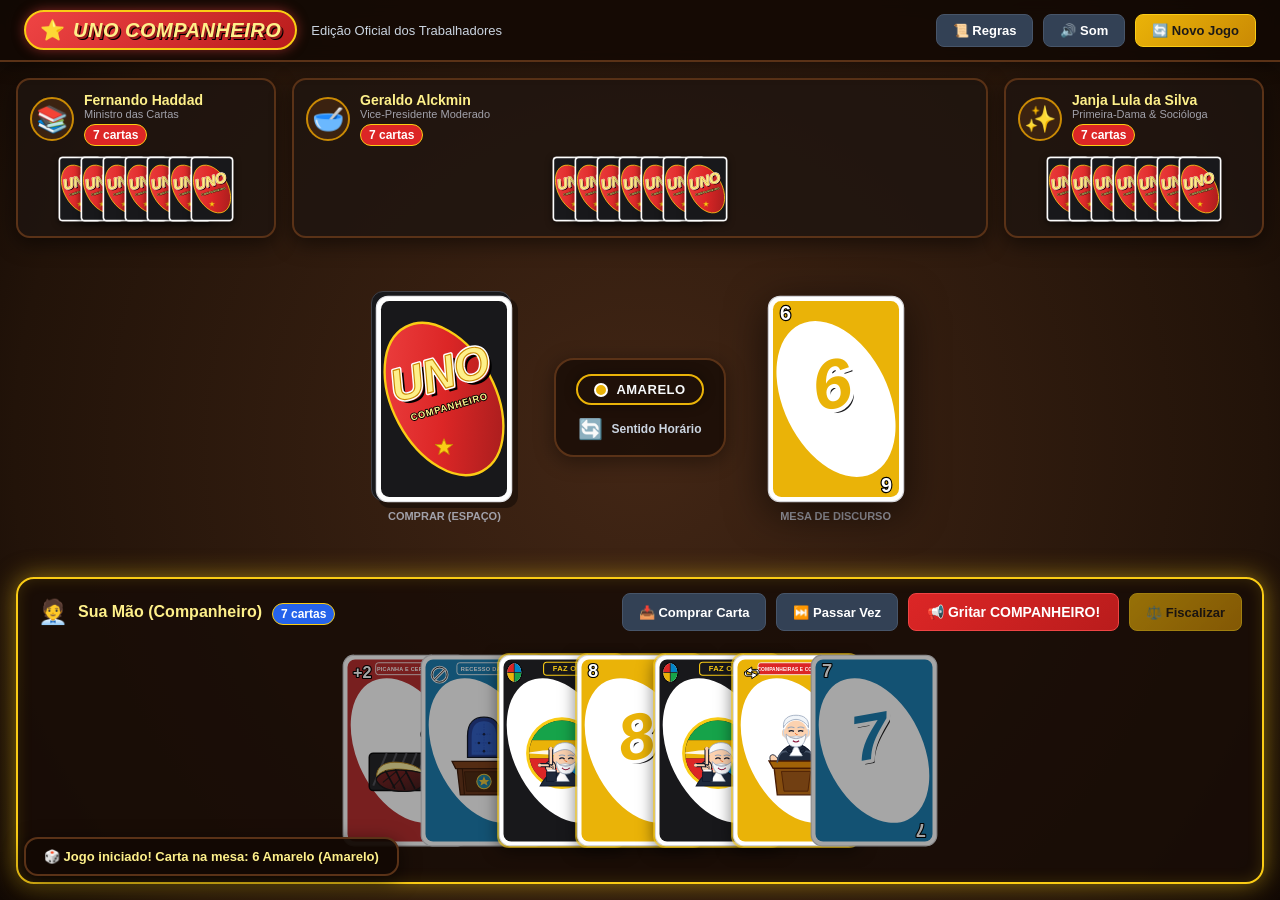
==== index.html @ 4b901666 "primeira versão funcional" ====
<!DOCTYPE html>
<html lang="pt-BR">
<head>
  <meta charset="UTF-8">
  <meta name="viewport" content="width=device-width, initial-scale=1.0">
  <title>UNO COMPANHEIRO - Edição Especial Lula</title>
  <link rel="stylesheet" href="css/style.css">
  <link rel="icon" href="data:image/svg+xml,<svg xmlns='http://www.w3.org/2000/svg' viewBox='0 0 100 100'><circle cx='50' cy='50' r='48' fill='%23dc2626'/><polygon points='50,15 61,38 86,38 66,54 73,78 50,64 27,78 34,54 14,38 39,38' fill='%23facc15'/></svg>">
</head>
<body>

  <!-- Top Navigation Bar -->
  <header class="game-header">
    <div class="brand-container">
      <div class="logo-badge">
        <span style="font-size: 20px;">⭐</span>
        <span class="logo-title">UNO COMPANHEIRO</span>
      </div>
      <div class="brand-subtitle">Edição Oficial dos Trabalhadores</div>
    </div>

    <div class="header-controls">
      <button id="btn-rules" class="btn" title="Ver regras e cartas especiais">📜 Regras</button>
      <button id="btn-mute" class="btn" title="Ligar / Desligar áudio">🔊 Som</button>
      <button id="btn-restart" class="btn btn-warning" title="Reiniciar partida">🔄 Novo Jogo</button>
    </div>
  </header>

  <!-- Main Game Arena -->
  <main class="table-viewport">
    
    <!-- Opponents Section (Top / Sides) -->
    <section class="opponents-row">
      
      <!-- Opponent 1: Fernando Haddad (Left) -->
      <div id="opponent-1" class="opponent-slot">
        <div class="speech-bubble">Ajustando as alíquotas do baralho!</div>
        <div class="opponent-header">
          <div class="avatar-badge">📚</div>
          <div class="opponent-info">
            <div class="opponent-name">Fernando Haddad</div>
            <div class="opponent-role">Ministro das Cartas</div>
            <div class="cards-badge">7 cartas</div>
          </div>
        </div>
        <div class="opponent-cards-fan"></div>
      </div>

      <!-- Opponent 2: Geraldo Alckmin (Top Center) -->
      <div id="opponent-2" class="opponent-slot">
        <div class="speech-bubble">Com calma e chuchu, a gente vence a mesa.</div>
        <div class="opponent-header">
          <div class="avatar-badge">🥣</div>
          <div class="opponent-info">
            <div class="opponent-name">Geraldo Alckmin</div>
            <div class="opponent-role">Vice-Presidente Moderado</div>
            <div class="cards-badge">7 cartas</div>
          </div>
        </div>
        <div class="opponent-cards-fan"></div>
      </div>

      <!-- Opponent 3: Janja (Right) -->
      <div id="opponent-3" class="opponent-slot">
        <div class="speech-bubble">Companheirismo e alegria em cada jogada!</div>
        <div class="opponent-header">
          <div class="avatar-badge">✨</div>
          <div class="opponent-info">
            <div class="opponent-name">Janja Lula da Silva</div>
            <div class="opponent-role">Primeira-Dama & Socióloga</div>
            <div class="cards-badge">7 cartas</div>
          </div>
        </div>
        <div class="opponent-cards-fan"></div>
      </div>

    </section>

    <!-- Center Board (Piles, Color, Direction) -->
    <section class="center-board">
      
      <!-- Draw Deck Pile -->
      <div id="deck-pile" class="deck-pile" title="Clique ou pressione ESPAÇO para comprar carta">
        <div class="pile-card-wrapper">
          <div class="stack-effect"></div>
          <div class="stack-layer-1"></div>
          <div class="top-deck-card"></div>
        </div>
        <span style="font-size: 11px; color: #a1a1aa; margin-top: 6px; font-weight: 600;">COMPRAR (ESPAÇO)</span>
      </div>

      <!-- Center Status: Active Color & Direction -->
      <div class="table-center-indicator">
        <div id="active-color-pill" class="active-color-pill" style="border: 2px solid #dc2626;">
          <span id="color-dot" class="color-dot" style="background-color: #dc2626;"></span>
          <span id="color-name-text">Vermelho</span>
        </div>

        <div class="direction-indicator">
          <span id="direction-arrows" class="direction-arrows">🔄</span>
          <span id="direction-text">Sentido Horário</span>
        </div>
      </div>

      <!-- Discard Pile (Top Card) -->
      <div class="discard-pile">
        <div id="discard-card" class="discard-card-wrapper">
          <!-- Rendered Discard Card SVG injected here -->
        </div>
        <span style="font-size: 11px; color: #a1a1aa; margin-top: 6px; font-weight: 600;">MESA DE DISCURSO</span>
      </div>

    </section>

    <!-- Human Player Hand (Bottom) -->
    <section id="user-hand-section" class="user-hand-section">
      <div class="hand-header">
        <div class="user-title">
          <span style="font-size: 24px;">🧑‍💼</span>
          <span>Sua Mão (Companheiro)</span>
          <span id="user-card-count" class="cards-badge" style="background: #2563eb;">7 cartas</span>
        </div>

        <div class="hand-actions-bar">
          <button id="btn-draw-card" class="btn" title="Comprar carta da pilha (Espaço)">📥 Comprar Carta</button>
          <button id="btn-pass-turn" class="btn" style="display: none;" title="Passar a vez se não puder jogar">⏭️ Passar Vez</button>
          <button id="btn-shout-companheiro" class="btn btn-primary btn-action" title="Gritar quando tiver apenas 1 carta restante! (Tecla C)">📢 Gritar COMPANHEIRO!</button>
          <button id="btn-challenge-uno" class="btn btn-warning" title="Pegar adversário que esqueceu de gritar Companheiro!">⚖️ Fiscalizar</button>
        </div>
      </div>

      <!-- Interactive Hand Cards Fan -->
      <div id="user-cards-container" class="cards-scroll-container">
        <!-- Human cards injected here -->
      </div>
    </section>

  </main>

  <!-- Notification Toast -->
  <div id="action-toast" class="action-log-toast" style="display: none;"></div>

  <!-- MODAL: Color Picker Wheel -->
  <div id="color-picker-modal" class="modal-backdrop">
    <div class="modal-card">
      <h2 class="modal-title">ESCOLHA A NOVA COR DA MESA</h2>
      <p class="modal-desc">Como companheiro que jogou um coringa, defina a nova cor que governará as próximas rodadas:</p>
      
      <div class="color-picker-grid">
        <button class="color-choice-btn choice-red" data-color="red">🔴 Vermelho</button>
        <button class="color-choice-btn choice-blue" data-color="blue">🔵 Azul</button>
        <button class="color-choice-btn choice-yellow" data-color="yellow">🟡 Amarelo</button>
        <button class="color-choice-btn choice-green" data-color="green">🟢 Verde</button>
      </div>
    </div>
  </div>

  <!-- MODAL: FAZ O L! Quick-Time Event -->
  <div id="faz-o-l-modal" class="modal-backdrop faz-o-l-modal">
    <div class="modal-card" style="border: 3px solid #facc15;">
      <h2 class="modal-title" style="color: #fef08a; font-size: 28px;">🤟 FAZ O L! 🤟</h2>
      <p class="modal-desc" style="font-size: 15px; color: #fef08a;">
        Ação rápida! Todos os companheiros devem fazer o sinal do "L" com a mão!<br>
        <strong>O ÚLTIMO A FAZER COMPRA 2 CARTAS!</strong>
      </p>

      <div style="font-size: 18px; color: #ffffff; font-weight: 700; margin-bottom: 8px;">
        Tempo: <span id="faz-o-l-timer" style="color: #facc15; font-family: monospace; font-size: 24px;">0.000s</span>
      </div>

      <button id="btn-faz-o-l-action" class="faz-o-l-hero-btn">
        <span style="font-size: 42px;">🤟</span>
        <span>FAZ O L!</span>
        <span style="font-size: 11px; color: #ffffff; font-weight: normal; margin-top: 4px;">(ou tecla L)</span>
      </button>

      <div class="faz-o-l-ranking">
        <div style="font-weight: 700; font-size: 12px; color: #facc15; margin-bottom: 6px; text-transform: uppercase;">
          Tempo de Reação da Roda:
        </div>
        <div id="faz-o-l-ranking-list"></div>
      </div>
    </div>
  </div>

  <!-- MODAL: Sigilo Quebrado (Troca de Mão) -->
  <div id="sigilo-modal" class="modal-backdrop">
    <div class="modal-card" style="max-width: 680px;">
      <h2 class="modal-title">📂 SIGILO QUEBRADO</h2>
      <p class="modal-desc">
        Tudo transparente e às claras na mesa! Escolha um companheiro para espiar a mão completa e trocar todo o seu baralho com ele:
      </p>

      <div id="sigilo-targets-container" class="sigilo-targets-grid">
        <!-- Opponents choices injected here -->
      </div>

      <div style="text-align: left; margin: 14px 0 6px;">
        <span style="font-weight: 700; color: #fef08a; font-size: 13px;">Cartas Reveladas do Oponente:</span>
      </div>
      <div id="sigilo-spy-cards" class="spy-cards-preview">
        <!-- Face-up revealed cards -->
      </div>

      <div style="margin: 20px 0 10px;">
        <span style="font-weight: 700; color: #fef08a; font-size: 13px; display: block; margin-bottom: 8px;">
          Escolha a nova cor da mesa após a troca:
        </span>
        <div style="display: flex; justify-content: center; gap: 8px;">
          <button class="btn sigilo-color-btn" data-color="red" style="background: #dc2626; color: #fff; outline: 3px solid #fff;">Vermelho</button>
          <button class="btn sigilo-color-btn" data-color="blue" style="background: #0284c7; color: #fff;">Azul</button>
          <button class="btn sigilo-color-btn" data-color="yellow" style="background: #eab308; color: #1c1917;">Amarelo</button>
          <button class="btn sigilo-color-btn" data-color="green" style="background: #16a34a; color: #fff;">Verde</button>
        </div>
      </div>

      <button id="btn-confirm-sigilo" class="btn btn-warning btn-action" style="margin-top: 16px; width: 100%;">
        Confirmar Troca de Mão Agora!
      </button>
    </div>
  </div>

  <!-- MODAL: Regras do Jogo -->
  <div id="rules-modal" class="modal-backdrop">
    <div class="modal-card" style="max-width: 720px;">
      <h2 class="modal-title">REGRAS DO UNO COMPANHEIRO</h2>
      <p class="modal-desc">Regulamento oficial com as cartas personalizadas e efeitos:</p>
      
      <div id="rules-list-container" class="rules-scrollable">
        <!-- Rendered rules list injected here -->
      </div>

      <button class="btn btn-primary close-modal-btn" style="margin-top: 18px; width: 100%;">
        Entendido, Voltar à Mesa!
      </button>
    </div>
  </div>

  <!-- MODAL: Fim de Jogo (Vitória) -->
  <div id="win-modal" class="modal-backdrop">
    <div class="modal-card">
      <div id="win-avatar" style="font-size: 60px; margin-bottom: 12px;">🏆</div>
      <h2 id="win-title" class="modal-title">FIM DE JOGO!</h2>
      <p id="win-text" class="modal-desc" style="font-size: 16px;"></p>

      <button id="btn-play-again" class="btn btn-warning btn-action" style="width: 100%; margin-top: 10px;">
        Jogar Outra Partida!
      </button>
    </div>
  </div>

  <!-- Scripts -->
  <script src="js/cards.js"></script>
  <script src="js/audio.js"></script>
  <script src="js/game.js"></script>
  <script src="js/app.js"></script>
</body>
</html>
---- css/style.css ----
/* UNO COMPANHEIRO - Main Stylesheet */
:root {
  --pt-red: #dc2626;
  --pt-red-dark: #991b1b;
  --uno-yellow: #facc15;
  --uno-yellow-dark: #ca8a04;
  --brazil-green: #16a34a;
  --brazil-blue: #0284c7;
  --wood-bg-1: #3b2210;
  --wood-bg-2: #241407;
  --table-border: #522d14;
}

* {
  box-sizing: border-box;
  margin: 0;
  padding: 0;
  user-select: none;
}

body {
  font-family: 'Segoe UI', -apple-system, BlinkMacSystemFont, Roboto, sans-serif;
  background: radial-gradient(circle at center, #422615 0%, #221309 80%, #120904 100%);
  color: #f8fafc;
  min-height: 100vh;
  overflow-x: hidden;
  display: flex;
  flex-direction: column;
}

/* Header Navbar */
.game-header {
  background: rgba(18, 9, 4, 0.85);
  backdrop-filter: blur(8px);
  border-bottom: 2px solid #5a3217;
  padding: 10px 24px;
  display: flex;
  align-items: center;
  justify-content: space-between;
  box-shadow: 0 4px 16px rgba(0,0,0,0.4);
  z-index: 100;
}

.brand-container {
  display: flex;
  align-items: center;
  gap: 14px;
}

.logo-badge {
  background: linear-gradient(135deg, #ef4444, #b91c1c);
  padding: 6px 14px;
  border-radius: 20px;
  border: 2px solid #facc15;
  box-shadow: 0 0 12px rgba(239, 68, 68, 0.5);
  display: flex;
  align-items: center;
  gap: 8px;
}

.logo-title {
  font-family: 'Arial Black', Impact, sans-serif;
  font-size: 20px;
  font-weight: 900;
  font-style: italic;
  color: #fef08a;
  text-shadow: 2px 2px 0 #991b1b, 3px 3px 0 #000;
  letter-spacing: 0.5px;
}

.brand-subtitle {
  font-size: 13px;
  color: #cbd5e1;
  font-weight: 500;
}

.header-controls {
  display: flex;
  align-items: center;
  gap: 10px;
}

.btn {
  background: #334155;
  color: #ffffff;
  border: 1px solid #475569;
  padding: 8px 16px;
  border-radius: 8px;
  font-size: 13px;
  font-weight: 600;
  cursor: pointer;
  transition: all 0.2s ease;
  display: inline-flex;
  align-items: center;
  gap: 6px;
}

.btn:hover {
  background: #475569;
  transform: translateY(-1px);
}

.btn-primary {
  background: linear-gradient(135deg, #dc2626, #b91c1c);
  border-color: #ef4444;
}

.btn-primary:hover {
  background: linear-gradient(135deg, #ef4444, #dc2626);
  box-shadow: 0 0 12px rgba(220, 38, 38, 0.6);
}

.btn-warning {
  background: linear-gradient(135deg, #eab308, #ca8a04);
  color: #1c1917;
  border-color: #facc15;
}

.btn-warning:hover {
  background: linear-gradient(135deg, #facc15, #eab308);
  box-shadow: 0 0 12px rgba(234, 179, 8, 0.6);
}

.btn-action {
  font-size: 14px;
  padding: 10px 18px;
  font-weight: 700;
}

/* Main Table Board */
.table-viewport {
  flex: 1;
  position: relative;
  display: flex;
  flex-direction: column;
  justify-content: space-between;
  padding: 16px;
  max-width: 1440px;
  margin: 0 auto;
  width: 100%;
}

/* Opponents Area */
.opponents-row {
  display: grid;
  grid-template-columns: 260px 1fr 260px;
  gap: 16px;
  align-items: start;
}

.opponent-slot {
  background: rgba(30, 20, 15, 0.8);
  border: 2px solid #5a3217;
  border-radius: 14px;
  padding: 12px;
  box-shadow: 0 6px 20px rgba(0,0,0,0.5);
  transition: all 0.3s cubic-bezier(0.4, 0, 0.2, 1);
  position: relative;
}

.opponent-slot.active-turn {
  border-color: #facc15;
  box-shadow: 0 0 20px rgba(250, 204, 21, 0.6), inset 0 0 15px rgba(250, 204, 21, 0.2);
  transform: scale(1.02);
}

.opponent-header {
  display: flex;
  align-items: center;
  gap: 10px;
  margin-bottom: 8px;
}

.avatar-badge {
  font-size: 26px;
  background: #3b2210;
  width: 44px;
  height: 44px;
  border-radius: 50%;
  display: flex;
  align-items: center;
  justify-content: center;
  border: 2px solid #ca8a04;
}

.opponent-info {
  flex: 1;
}

.opponent-name {
  font-weight: 700;
  font-size: 14px;
  color: #fef08a;
}

.opponent-role {
  font-size: 11px;
  color: #a1a1aa;
}

.speech-bubble {
  position: absolute;
  top: -38px;
  left: 10px;
  background: #fef08a;
  color: #1c1917;
  padding: 6px 12px;
  border-radius: 12px;
  font-size: 11px;
  font-weight: 700;
  box-shadow: 0 4px 12px rgba(0,0,0,0.4);
  white-space: nowrap;
  opacity: 0;
  transform: translateY(6px);
  transition: all 0.3s ease;
  pointer-events: none;
  z-index: 50;
}

.speech-bubble.show {
  opacity: 1;
  transform: translateY(0);
}

.speech-bubble::after {
  content: '';
  position: absolute;
  bottom: -6px;
  left: 20px;
  border-width: 6px 6px 0;
  border-style: solid;
  border-color: #fef08a transparent;
  display: block;
  width: 0;
}

/* Card fans for opponents */
.opponent-cards-fan {
  display: flex;
  justify-content: center;
  align-items: center;
  height: 70px;
  position: relative;
  overflow: visible;
}

.mini-card-back {
  width: 44px;
  height: 66px;
  border-radius: 5px;
  margin-left: -22px;
  box-shadow: 0 2px 6px rgba(0,0,0,0.5);
  transition: transform 0.2s ease;
}

.mini-card-back:first-child {
  margin-left: 0;
}

.cards-badge {
  background: #dc2626;
  color: #ffffff;
  font-size: 12px;
  font-weight: 800;
  padding: 3px 8px;
  border-radius: 12px;
  border: 1px solid #facc15;
  display: inline-block;
  margin-top: 4px;
}

/* Center Table Area */
.center-board {
  display: flex;
  align-items: center;
  justify-content: center;
  gap: 40px;
  margin: 20px 0;
  position: relative;
  min-height: 240px;
}

.deck-pile, .discard-pile {
  display: flex;
  flex-direction: column;
  align-items: center;
  position: relative;
}

.pile-card-wrapper {
  position: relative;
  width: 140px;
  height: 210px;
  cursor: pointer;
  transition: transform 0.2s ease;
}

.deck-pile:hover .pile-card-wrapper {
  transform: translateY(-4px) scale(1.02);
}

.deck-pile .stack-effect {
  position: absolute;
  top: 4px;
  left: 4px;
  width: 100%;
  height: 100%;
  border-radius: 12px;
  background: #000;
  opacity: 0.4;
  z-index: -1;
}

.deck-pile .stack-layer-1 {
  position: absolute;
  top: -3px;
  left: -3px;
  width: 100%;
  height: 100%;
  border-radius: 12px;
  background: #18181b;
  border: 1px solid #3f3f46;
  z-index: 1;
}

.deck-pile .top-deck-card {
  position: relative;
  z-index: 2;
}

.discard-card-wrapper {
  position: relative;
  width: 140px;
  height: 210px;
  filter: drop-shadow(0 10px 20px rgba(0,0,0,0.6));
  animation: cardPlaySnap 0.3s cubic-bezier(0.175, 0.885, 0.32, 1.275);
}

@keyframes cardPlaySnap {
  0% { transform: scale(1.25) rotate(-15deg); opacity: 0.7; }
  100% { transform: scale(1) rotate(0deg); opacity: 1; }
}

/* Board Direction & Color Tracker */
.table-center-indicator {
  display: flex;
  flex-direction: column;
  align-items: center;
  gap: 12px;
  background: rgba(20, 10, 5, 0.75);
  padding: 14px 20px;
  border-radius: 20px;
  border: 2px solid #5a3217;
  box-shadow: 0 4px 20px rgba(0,0,0,0.4);
}

.active-color-pill {
  padding: 6px 16px;
  border-radius: 20px;
  font-weight: 800;
  font-size: 13px;
  letter-spacing: 0.5px;
  text-transform: uppercase;
  display: flex;
  align-items: center;
  gap: 8px;
  box-shadow: 0 0 12px rgba(0,0,0,0.4);
}

.color-dot {
  width: 14px;
  height: 14px;
  border-radius: 50%;
  border: 2px solid #ffffff;
}

.direction-indicator {
  display: flex;
  align-items: center;
  gap: 8px;
  font-size: 12px;
  color: #cbd5e1;
  font-weight: 600;
}

.direction-arrows {
  font-size: 20px;
  color: #facc15;
  display: inline-block;
  animation: rotatePulse 4s linear infinite;
}

.direction-arrows.reverse {
  animation: rotatePulseReverse 4s linear infinite;
}

@keyframes rotatePulse {
  0% { transform: rotate(0deg); }
  100% { transform: rotate(360deg); }
}

@keyframes rotatePulseReverse {
  0% { transform: rotate(360deg); }
  100% { transform: rotate(0deg); }
}

/* User Hand (Player 0) */
.user-hand-section {
  background: rgba(24, 12, 6, 0.85);
  border: 2px solid #5a3217;
  border-radius: 18px;
  padding: 14px 20px;
  box-shadow: 0 -4px 25px rgba(0,0,0,0.6);
  position: relative;
  z-index: 20;
}

.user-hand-section.active-turn {
  border-color: #facc15;
  box-shadow: 0 0 25px rgba(250, 204, 21, 0.5), inset 0 0 15px rgba(250, 204, 21, 0.15);
}

.hand-header {
  display: flex;
  justify-content: space-between;
  align-items: center;
  margin-bottom: 12px;
}

.user-title {
  display: flex;
  align-items: center;
  gap: 10px;
  font-weight: 700;
  font-size: 16px;
  color: #fef08a;
}

.hand-actions-bar {
  display: flex;
  gap: 10px;
}

.cards-scroll-container {
  display: flex;
  justify-content: center;
  align-items: flex-end;
  min-height: 220px;
  padding: 10px 20px 20px;
  overflow-x: auto;
  overflow-y: visible;
  scroll-behavior: smooth;
}

.player-card-item {
  width: 130px;
  height: 195px;
  margin-left: -55px;
  transition: all 0.25s cubic-bezier(0.34, 1.56, 0.64, 1);
  cursor: pointer;
  position: relative;
  transform-origin: bottom center;
  filter: drop-shadow(0 4px 8px rgba(0,0,0,0.5));
}

.player-card-item:first-child {
  margin-left: 0;
}

.player-card-item.playable {
  cursor: pointer;
}

.player-card-item.playable:hover {
  transform: translateY(-28px) scale(1.12);
  z-index: 50 !important;
  filter: drop-shadow(0 12px 24px rgba(250, 204, 21, 0.7));
}

.player-card-item.not-playable {
  filter: brightness(0.65) grayscale(25%);
  cursor: not-allowed;
}

.player-card-item.playable::after {
  content: '';
  position: absolute;
  top: 0;
  left: 0;
  right: 0;
  bottom: 0;
  border-radius: 12px;
  border: 2px solid #facc15;
  opacity: 0.6;
  pointer-events: none;
  animation: pulsePlayable 1.8s infinite;
}

@keyframes pulsePlayable {
  0% { opacity: 0.4; box-shadow: 0 0 4px #facc15; }
  50% { opacity: 0.9; box-shadow: 0 0 12px #facc15; }
  100% { opacity: 0.4; box-shadow: 0 0 4px #facc15; }
}

/* Modals & Popups */
.modal-backdrop {
  position: fixed;
  top: 0;
  left: 0;
  width: 100vw;
  height: 100vh;
  background: rgba(0, 0, 0, 0.85);
  backdrop-filter: blur(8px);
  display: flex;
  align-items: center;
  justify-content: center;
  z-index: 1000;
  opacity: 0;
  pointer-events: none;
  transition: opacity 0.25s ease;
}

.modal-backdrop.open {
  opacity: 1;
  pointer-events: auto;
}

.modal-card {
  background: #18181b;
  border: 2px solid #5a3217;
  border-radius: 20px;
  padding: 24px;
  max-width: 600px;
  width: 90%;
  box-shadow: 0 10px 40px rgba(0,0,0,0.8);
  transform: scale(0.92);
  transition: transform 0.25s cubic-bezier(0.34, 1.56, 0.64, 1);
  text-align: center;
}

.modal-backdrop.open .modal-card {
  transform: scale(1);
}

.modal-title {
  font-family: 'Arial Black', Impact, sans-serif;
  font-size: 24px;
  color: #fef08a;
  margin-bottom: 12px;
}

.modal-desc {
  font-size: 14px;
  color: #cbd5e1;
  margin-bottom: 24px;
  line-height: 1.5;
}

/* Color Wheel Picker */
.color-picker-grid {
  display: grid;
  grid-template-columns: 1fr 1fr;
  gap: 16px;
  max-width: 340px;
  margin: 0 auto 20px;
}

.color-choice-btn {
  height: 80px;
  border-radius: 14px;
  font-family: 'Arial Black', sans-serif;
  font-size: 16px;
  color: #ffffff;
  border: 3px solid #ffffff;
  cursor: pointer;
  transition: all 0.2s ease;
  display: flex;
  align-items: center;
  justify-content: center;
  box-shadow: 0 4px 12px rgba(0,0,0,0.4);
}

.color-choice-btn:hover {
  transform: scale(1.06);
  box-shadow: 0 0 20px rgba(255,255,255,0.6);
}

.choice-red { background: #dc2626; }
.choice-blue { background: #0284c7; }
.choice-green { background: #16a34a; }
.choice-yellow { background: #eab308; color: #1c1917; }

/* FAZ O L! Quick-Time Event Overlay */
.faz-o-l-modal {
  background: radial-gradient(circle, #991b1b 0%, #18181b 80%) !important;
  border-color: #facc15 !important;
}

.faz-o-l-hero-btn {
  background: linear-gradient(135deg, #ef4444, #dc2626);
  border: 6px solid #facc15;
  border-radius: 50%;
  width: 170px;
  height: 170px;
  margin: 20px auto;
  display: flex;
  flex-direction: column;
  align-items: center;
  justify-content: center;
  font-family: 'Arial Black', Impact, sans-serif;
  font-size: 22px;
  color: #fef08a;
  cursor: pointer;
  box-shadow: 0 0 40px rgba(239, 68, 68, 0.9);
  animation: heroPulse 0.8s infinite alternate;
}

@keyframes heroPulse {
  0% { transform: scale(1); box-shadow: 0 0 25px rgba(239, 68, 68, 0.8); }
  100% { transform: scale(1.1); box-shadow: 0 0 50px rgba(250, 204, 21, 1); }
}

.faz-o-l-ranking {
  margin-top: 18px;
  background: rgba(0,0,0,0.4);
  border-radius: 12px;
  padding: 12px;
  text-align: left;
}

.ranking-item {
  display: flex;
  justify-content: space-between;
  padding: 6px 10px;
  border-bottom: 1px solid rgba(255,255,255,0.1);
  font-size: 13px;
}

.ranking-item:last-child {
  border-bottom: none;
}

.ranking-item.slowest {
  color: #f87171;
  font-weight: 700;
  background: rgba(220, 38, 38, 0.2);
  border-radius: 6px;
}

/* Sigilo Quebrado Modal */
.sigilo-targets-grid {
  display: grid;
  grid-template-columns: repeat(auto-fit, minmax(160px, 1fr));
  gap: 14px;
  margin: 20px 0;
}

.sigilo-target-card {
  background: #27272a;
  border: 2px solid #52525b;
  border-radius: 12px;
  padding: 12px;
  cursor: pointer;
  transition: all 0.2s ease;
}

.sigilo-target-card:hover {
  border-color: #facc15;
  background: #3f3f46;
  transform: translateY(-2px);
}

.sigilo-target-card.selected {
  border-color: #facc15;
  background: rgba(234, 179, 8, 0.15);
  box-shadow: 0 0 15px rgba(234, 179, 8, 0.4);
}

.spy-cards-preview {
  display: flex;
  justify-content: center;
  gap: 6px;
  margin-top: 10px;
  max-height: 110px;
  overflow-x: auto;
  padding-bottom: 6px;
}

/* Rules Modal */
.rules-scrollable {
  max-height: 60vh;
  overflow-y: auto;
  text-align: left;
  padding-right: 12px;
}

.rule-card-item {
  display: flex;
  gap: 16px;
  background: #27272a;
  padding: 14px;
  border-radius: 12px;
  margin-bottom: 12px;
  border-left: 4px solid #dc2626;
}

.rule-card-img {
  width: 70px;
  height: 105px;
  flex-shrink: 0;
}

.rule-content h4 {
  color: #fef08a;
  margin-bottom: 4px;
  font-size: 15px;
}

.rule-content p {
  font-size: 13px;
  color: #cbd5e1;
  line-height: 1.4;
}

.rule-content .rule-quote {
  font-style: italic;
  color: #94a3b8;
  font-size: 12px;
  margin-top: 4px;
}

/* Action Log Drawer */
.action-log-toast {
  position: fixed;
  bottom: 24px;
  left: 24px;
  background: rgba(18, 9, 4, 0.95);
  border: 2px solid #5a3217;
  border-radius: 14px;
  padding: 10px 18px;
  font-size: 13px;
  font-weight: 600;
  color: #fef08a;
  box-shadow: 0 6px 20px rgba(0,0,0,0.6);
  z-index: 100;
  max-width: 380px;
  display: flex;
  align-items: center;
  gap: 10px;
  animation: slideToast 0.3s ease;
}

@keyframes slideToast {
  0% { transform: translateY(20px); opacity: 0; }
  100% { transform: translateY(0); opacity: 1; }
}

/* Responsive adjustments */
@media (max-width: 900px) {
  .opponents-row {
    grid-template-columns: 1fr;
    gap: 8px;
  }
  .player-card-item {
    width: 90px;
    height: 135px;
    margin-left: -40px;
  }
  .pile-card-wrapper, .discard-card-wrapper {
    width: 100px;
    height: 150px;
  }
}
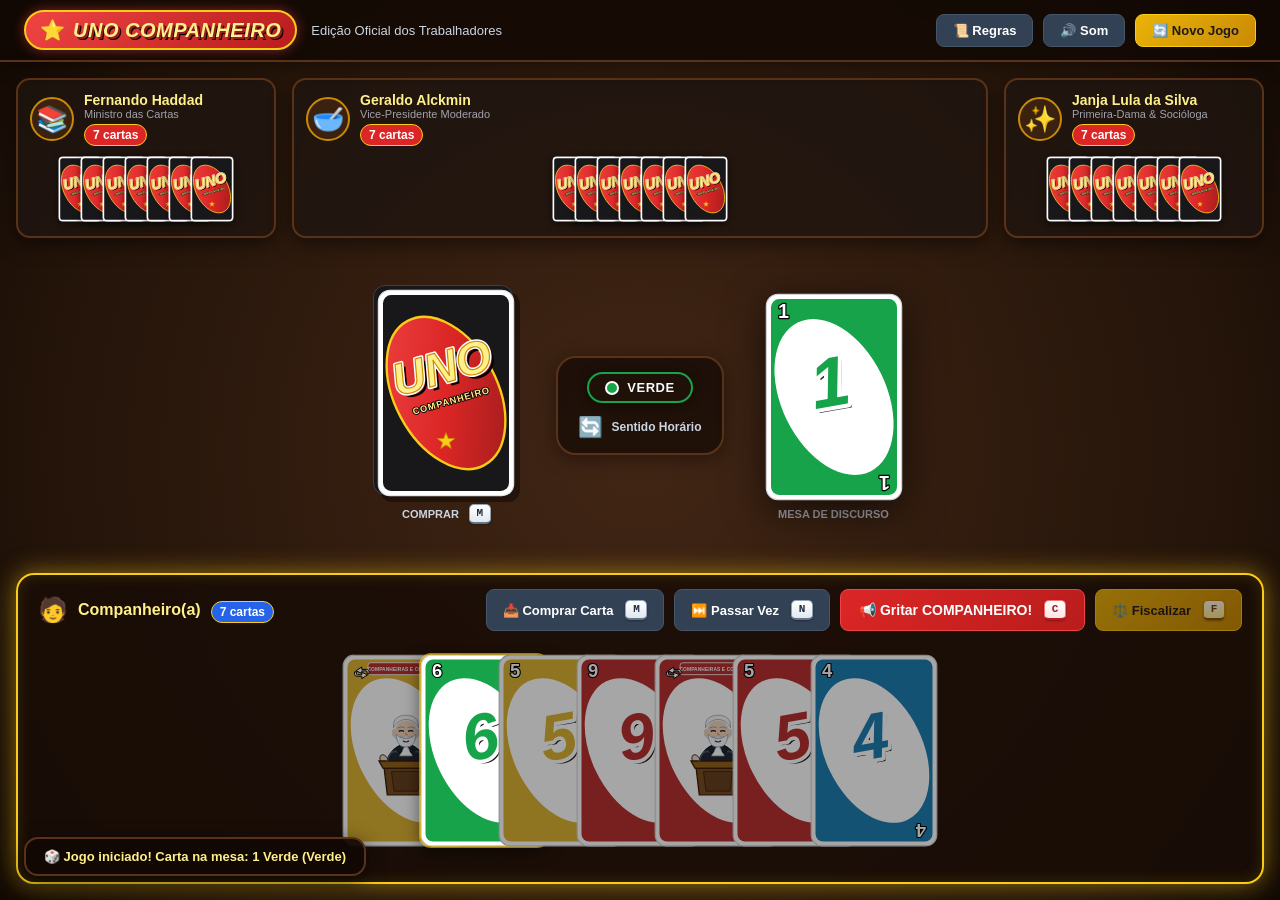
==== commit 2e8373bc: "Novos atalhos de teclado" ====
--- a/index.html
+++ b/index.html
@@ -86,7 +86,7 @@
           <div class="stack-layer-1"></div>
           <div class="top-deck-card"></div>
         </div>
-        <span style="font-size: 11px; color: #a1a1aa; margin-top: 6px; font-weight: 600;">COMPRAR (ESPAÇO)</span>
+        <span style="font-size: 11px; color: #cbd5e1; margin-top: 6px; font-weight: 600; display: inline-flex; align-items: center; justify-content: center; gap: 4px;">COMPRAR <kbd class="kbd-key">M</kbd></span>
       </div>
 
       <!-- Center Status: Active Color & Direction -->
@@ -116,16 +116,24 @@
     <section id="user-hand-section" class="user-hand-section">
       <div class="hand-header">
         <div class="user-title">
-          <span style="font-size: 24px;">🧑‍💼</span>
-          <span>Sua Mão (Companheiro)</span>
+          <span style="font-size: 24px;">🧑</span>
+          <span>Companheiro(a)</span>
           <span id="user-card-count" class="cards-badge" style="background: #2563eb;">7 cartas</span>
         </div>
 
         <div class="hand-actions-bar">
-          <button id="btn-draw-card" class="btn" title="Comprar carta da pilha (Espaço)">📥 Comprar Carta</button>
-          <button id="btn-pass-turn" class="btn" style="display: none;" title="Passar a vez se não puder jogar">⏭️ Passar Vez</button>
-          <button id="btn-shout-companheiro" class="btn btn-primary btn-action" title="Gritar quando tiver apenas 1 carta restante! (Tecla C)">📢 Gritar COMPANHEIRO!</button>
-          <button id="btn-challenge-uno" class="btn btn-warning" title="Pegar adversário que esqueceu de gritar Companheiro!">⚖️ Fiscalizar</button>
+          <button id="btn-draw-card" class="btn" title="Comprar carta da pilha (Tecla M)">
+            📥 Comprar Carta <kbd class="kbd-key">M</kbd>
+          </button>
+          <button id="btn-pass-turn" class="btn" style="display: none;" title="Passar a vez se não puder jogar (Tecla N)">
+            ⏭️ Passar Vez <kbd class="kbd-key">N</kbd>
+          </button>
+          <button id="btn-shout-companheiro" class="btn btn-primary btn-action" title="Gritar quando tiver apenas 1 carta restante! (Tecla C)">
+            📢 Gritar COMPANHEIRO! <kbd class="kbd-key">C</kbd>
+          </button>
+          <button id="btn-challenge-uno" class="btn btn-warning" title="Pegar adversário que esqueceu de gritar Companheiro! (Tecla F)">
+            ⚖️ Fiscalizar <kbd class="kbd-key">F</kbd>
+          </button>
         </div>
       </div>
 
@@ -169,9 +177,11 @@
       </div>
 
       <button id="btn-faz-o-l-action" class="faz-o-l-hero-btn">
-        <span style="font-size: 42px;">🤟</span>
+        <span style="font-size: 38px;">🤟</span>
         <span>FAZ O L!</span>
-        <span style="font-size: 11px; color: #ffffff; font-weight: normal; margin-top: 4px;">(ou tecla L)</span>
+        <span style="margin-top: 4px; display: inline-flex; align-items: center; gap: 4px; font-size: 11px; font-weight: normal; color: #ffffff;">
+          Aperte <kbd class="kbd-key" style="min-width: 26px; height: 22px; font-size: 12px; margin-left: 0;">L</kbd>
+        </span>
       </button>
 
       <div class="faz-o-l-ranking">
--- a/css/style.css
+++ b/css/style.css
@@ -125,6 +125,44 @@
   font-size: 14px;
   padding: 10px 18px;
   font-weight: 700;
+}
+
+/* Keyboard Keycap Badge (Rounded Rectangle Keycap) */
+.kbd-key {
+  display: inline-flex;
+  align-items: center;
+  justify-content: center;
+  min-width: 22px;
+  height: 20px;
+  padding: 0 6px;
+  margin-left: 6px;
+  font-family: 'Consolas', 'Menlo', 'Courier New', monospace;
+  font-size: 11px;
+  font-weight: 800;
+  line-height: 1;
+  color: #1e293b;
+  background: linear-gradient(180deg, #ffffff 0%, #e2e8f0 100%);
+  border: 1px solid #94a3b8;
+  border-bottom: 2px solid #64748b;
+  border-radius: 5px;
+  box-shadow: 0 1px 2px rgba(0, 0, 0, 0.35);
+  text-shadow: none;
+  vertical-align: middle;
+  user-select: none;
+}
+
+.btn-warning .kbd-key {
+  background: linear-gradient(180deg, #ffffff 0%, #fef08a 100%);
+  border-color: #ca8a04;
+  border-bottom-color: #854d0e;
+  color: #713f12;
+}
+
+.btn-primary .kbd-key {
+  background: linear-gradient(180deg, #ffffff 0%, #fee2e2 100%);
+  border-color: #f87171;
+  border-bottom-color: #b91c1c;
+  color: #991b1b;
 }
 
 /* Main Table Board */
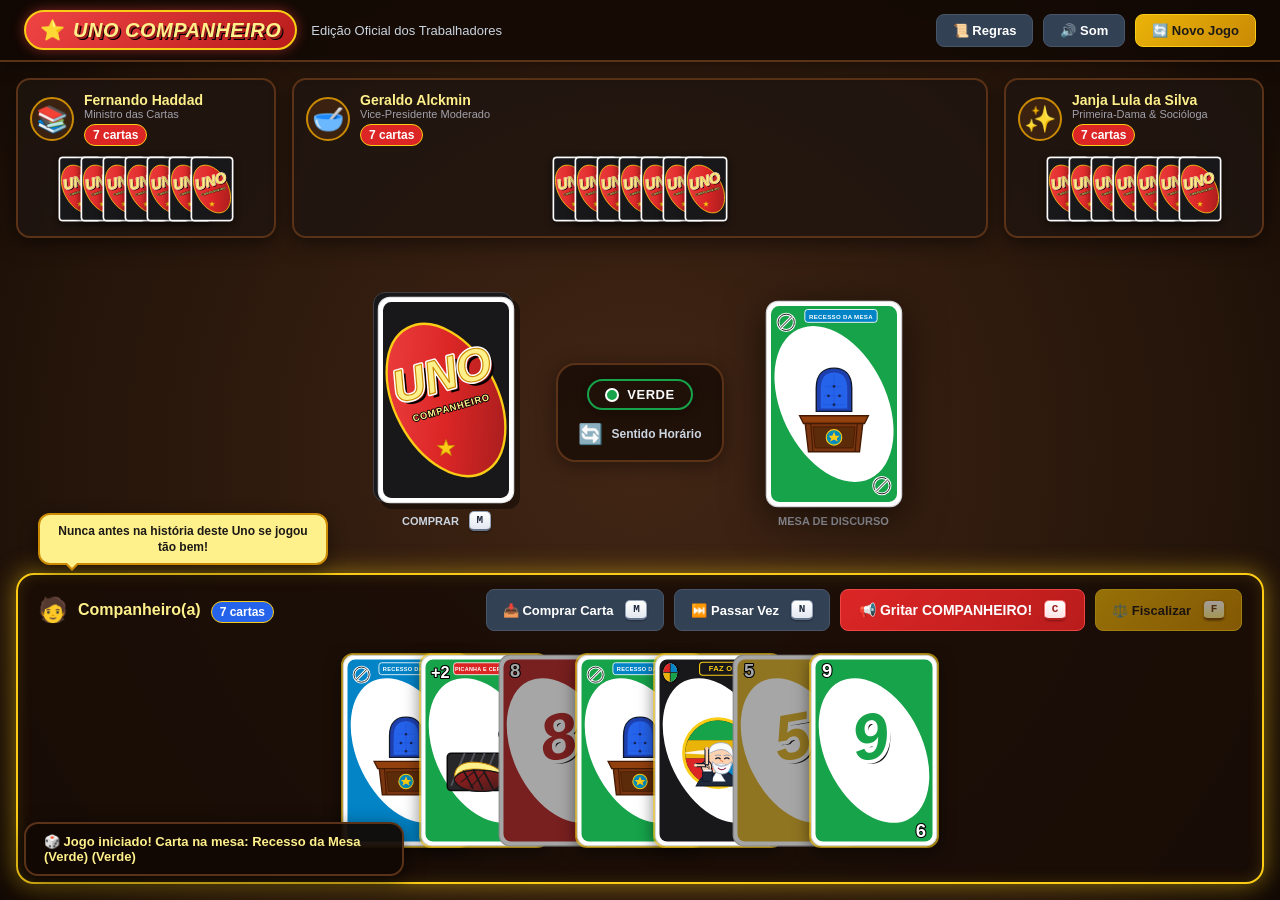
==== commit 153a0fa3: "novos balões de fala" ====
--- a/index.html
+++ b/index.html
@@ -114,6 +114,7 @@
 
     <!-- Human Player Hand (Bottom) -->
     <section id="user-hand-section" class="user-hand-section">
+      <div id="user-speech-bubble" class="speech-bubble user-speech-bubble">A esperança venceu o medo!</div>
       <div class="hand-header">
         <div class="user-title">
           <span style="font-size: 24px;">🧑</span>
--- a/css/style.css
+++ b/css/style.css
@@ -238,38 +238,194 @@
 
 .speech-bubble {
   position: absolute;
-  top: -38px;
-  left: 10px;
+  top: calc(100% + 6px);
   background: #fef08a;
   color: #1c1917;
-  padding: 6px 12px;
+  padding: 8px 14px;
   border-radius: 12px;
-  font-size: 11px;
+  border: 2px solid #ca8a04;
+  font-size: 12px;
   font-weight: 700;
-  box-shadow: 0 4px 12px rgba(0,0,0,0.4);
-  white-space: nowrap;
+  box-shadow: 0 6px 18px rgba(0, 0, 0, 0.45);
+  max-width: 260px;
+  white-space: normal;
+  text-align: center;
+  line-height: 1.35;
   opacity: 0;
-  transform: translateY(6px);
-  transition: all 0.3s ease;
   pointer-events: none;
-  z-index: 50;
-}
-
-.speech-bubble.show {
+  z-index: 80;
+  transition: opacity 0.3s cubic-bezier(0.4, 0, 0.2, 1), transform 0.3s cubic-bezier(0.4, 0, 0.2, 1);
+}
+
+/* Opponent 1 (Haddad - Left) */
+#opponent-1 .speech-bubble {
+  left: 14px;
+  transform: translateY(-6px);
+}
+
+#opponent-1 .speech-bubble.show {
   opacity: 1;
   transform: translateY(0);
 }
 
-.speech-bubble::after {
+#opponent-1 .speech-bubble::after {
   content: '';
   position: absolute;
-  bottom: -6px;
-  left: 20px;
-  border-width: 6px 6px 0;
+  top: -8px;
+  left: 22px;
+  border-width: 0 8px 8px;
   border-style: solid;
-  border-color: #fef08a transparent;
+  border-color: transparent transparent #ca8a04;
   display: block;
   width: 0;
+}
+
+#opponent-1 .speech-bubble::before {
+  content: '';
+  position: absolute;
+  top: -5px;
+  left: 23px;
+  border-width: 0 7px 7px;
+  border-style: solid;
+  border-color: transparent transparent #fef08a;
+  display: block;
+  width: 0;
+  z-index: 1;
+}
+
+/* Opponent 2 (Alckmin - Center) */
+#opponent-2 .speech-bubble {
+  left: 50%;
+  transform: translateX(-50%) translateY(-6px);
+}
+
+#opponent-2 .speech-bubble.show {
+  opacity: 1;
+  transform: translateX(-50%) translateY(0);
+}
+
+#opponent-2 .speech-bubble::after {
+  content: '';
+  position: absolute;
+  top: -8px;
+  left: 50%;
+  transform: translateX(-50%);
+  border-width: 0 8px 8px;
+  border-style: solid;
+  border-color: transparent transparent #ca8a04;
+  display: block;
+  width: 0;
+}
+
+#opponent-2 .speech-bubble::before {
+  content: '';
+  position: absolute;
+  top: -5px;
+  left: 50%;
+  transform: translateX(-50%);
+  border-width: 0 7px 7px;
+  border-style: solid;
+  border-color: transparent transparent #fef08a;
+  display: block;
+  width: 0;
+  z-index: 1;
+}
+
+/* Opponent 3 (Janja - Right) */
+#opponent-3 .speech-bubble {
+  right: 14px;
+  left: auto;
+  transform: translateY(-6px);
+}
+
+#opponent-3 .speech-bubble.show {
+  opacity: 1;
+  transform: translateY(0);
+}
+
+#opponent-3 .speech-bubble::after {
+  content: '';
+  position: absolute;
+  top: -8px;
+  right: 22px;
+  left: auto;
+  border-width: 0 8px 8px;
+  border-style: solid;
+  border-color: transparent transparent #ca8a04;
+  display: block;
+  width: 0;
+}
+
+#opponent-3 .speech-bubble::before {
+  content: '';
+  position: absolute;
+  top: -5px;
+  right: 23px;
+  left: auto;
+  border-width: 0 7px 7px;
+  border-style: solid;
+  border-color: transparent transparent #fef08a;
+  display: block;
+  width: 0;
+  z-index: 1;
+}
+
+/* User Speech Bubble (Companheiro/a - Bottom Section) */
+#user-hand-section .user-speech-bubble {
+  position: absolute;
+  bottom: calc(100% + 10px);
+  top: auto;
+  left: 20px;
+  background: #fef08a;
+  color: #1c1917;
+  padding: 8px 14px;
+  border-radius: 12px;
+  border: 2px solid #ca8a04;
+  font-size: 12px;
+  font-weight: 700;
+  box-shadow: 0 6px 18px rgba(0, 0, 0, 0.45);
+  max-width: 290px;
+  white-space: normal;
+  text-align: center;
+  line-height: 1.35;
+  opacity: 0;
+  pointer-events: none;
+  z-index: 80;
+  transform: translateY(6px);
+  transition: opacity 0.3s cubic-bezier(0.4, 0, 0.2, 1), transform 0.3s cubic-bezier(0.4, 0, 0.2, 1);
+}
+
+#user-hand-section .user-speech-bubble.show {
+  opacity: 1;
+  transform: translateY(0);
+}
+
+/* Pointer arrow pointing DOWN to the user header */
+#user-hand-section .user-speech-bubble::after {
+  content: '';
+  position: absolute;
+  bottom: -8px;
+  top: auto;
+  left: 24px;
+  border-width: 8px 8px 0;
+  border-style: solid;
+  border-color: #ca8a04 transparent transparent;
+  display: block;
+  width: 0;
+}
+
+#user-hand-section .user-speech-bubble::before {
+  content: '';
+  position: absolute;
+  bottom: -5px;
+  top: auto;
+  left: 25px;
+  border-width: 7px 7px 0;
+  border-style: solid;
+  border-color: #fef08a transparent transparent;
+  display: block;
+  width: 0;
+  z-index: 1;
 }
 
 /* Card fans for opponents */
@@ -313,7 +469,7 @@
   align-items: center;
   justify-content: center;
   gap: 40px;
-  margin: 20px 0;
+  margin: 34px 0 20px;
   position: relative;
   min-height: 240px;
 }
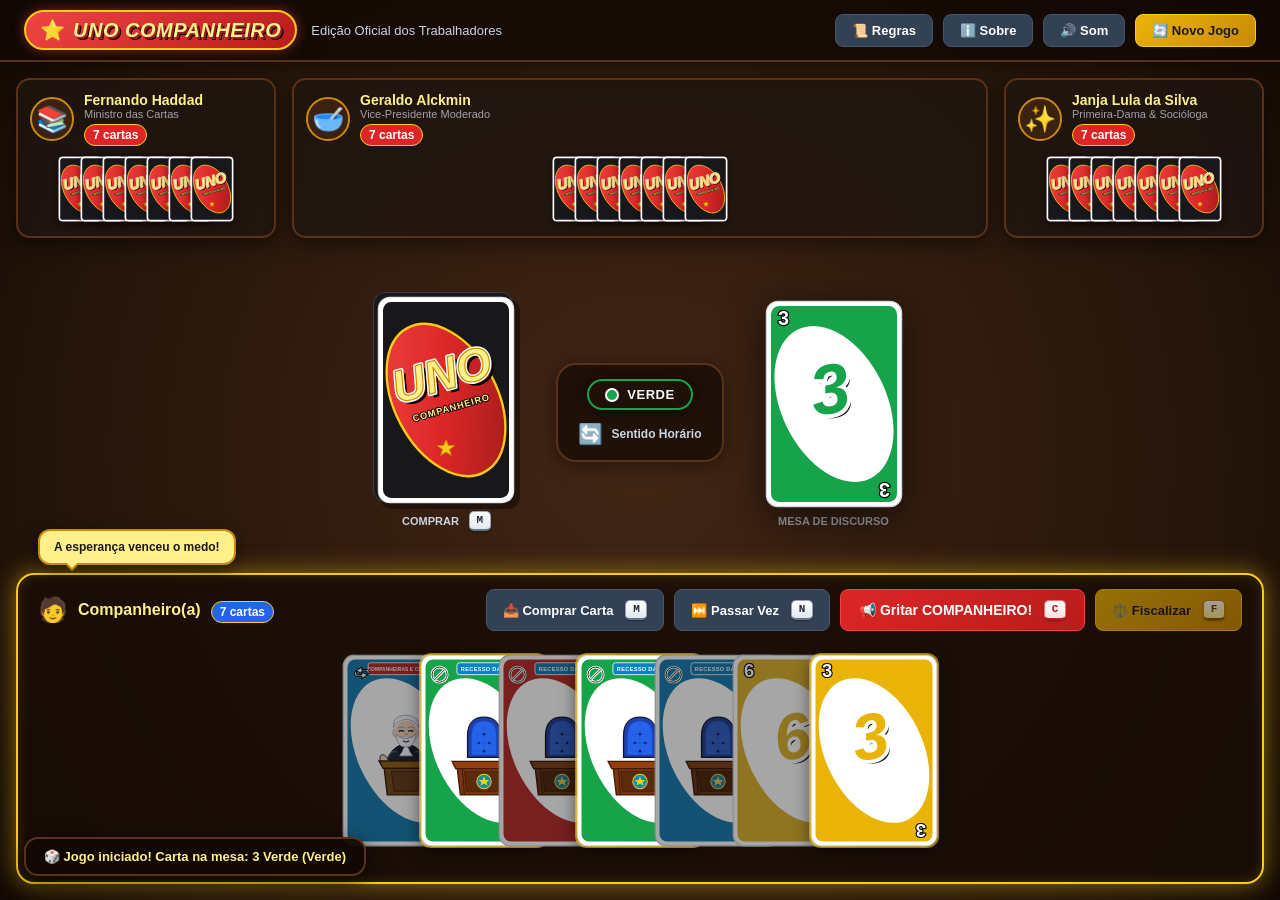
==== commit 6a8392cf: "adiciona sessão "Sobre"" ====
--- a/index.html
+++ b/index.html
@@ -21,6 +21,7 @@
 
     <div class="header-controls">
       <button id="btn-rules" class="btn" title="Ver regras e cartas especiais">📜 Regras</button>
+      <button id="btn-about" class="btn" title="Sobre o projeto">ℹ️ Sobre</button>
       <button id="btn-mute" class="btn" title="Ligar / Desligar áudio">🔊 Som</button>
       <button id="btn-restart" class="btn btn-warning" title="Reiniciar partida">🔄 Novo Jogo</button>
     </div>
@@ -247,6 +248,36 @@
     </div>
   </div>
 
+  <!-- MODAL: Sobre o Projeto -->
+  <div id="about-modal" class="modal-backdrop">
+    <div class="modal-card" style="max-width: 540px;">
+      <div style="font-size: 46px; margin-bottom: 8px;">🎴</div>
+      <h2 class="modal-title" style="margin-bottom: 4px;">UNO COMPANHEIRO</h2>
+      <div style="font-size: 13px; color: #fef08a; font-weight: 700; margin-bottom: 16px; text-transform: uppercase; letter-spacing: 1px;">
+        Edição Especial Lula
+      </div>
+
+      <p class="modal-desc" style="font-size: 14.5px; line-height: 1.6; margin-bottom: 20px;">
+        Uma versão web jogável, interativa e bem-humorada do UNO inspirada no Presidente Lula e na política brasileira contemporânea, com design fiel ao baralho físico e todas as cartas e regras personalizadas implementadas!
+      </p>
+
+      <div style="background: rgba(0, 0, 0, 0.45); border: 1px solid #5a3217; border-radius: 12px; padding: 16px; margin-bottom: 22px; font-size: 13.5px; line-height: 1.7; color: #e2e8f0; text-align: left;">
+        <div style="margin-bottom: 8px; display: flex; align-items: center; gap: 8px;">
+          <span style="font-size: 18px;">🤖</span>
+          <span><strong>Desenvolvido com o auxílio do Gemini 3.8</strong> (Google DeepMind)</span>
+        </div>
+        <div style="display: flex; align-items: center; gap: 8px;">
+          <span style="font-size: 18px;">💡</span>
+          <span><strong>Idealizado por</strong> <a href="https://lucianosb.com.br" target="_blank" rel="noopener noreferrer" style="color: #facc15; font-weight: 700; text-decoration: underline;">@lucianosb</a></span>
+        </div>
+      </div>
+
+      <button class="btn btn-primary close-modal-btn" style="width: 100%;">
+        Fechar
+      </button>
+    </div>
+  </div>
+
   <!-- MODAL: Fim de Jogo (Vitória) -->
   <div id="win-modal" class="modal-backdrop">
     <div class="modal-card">
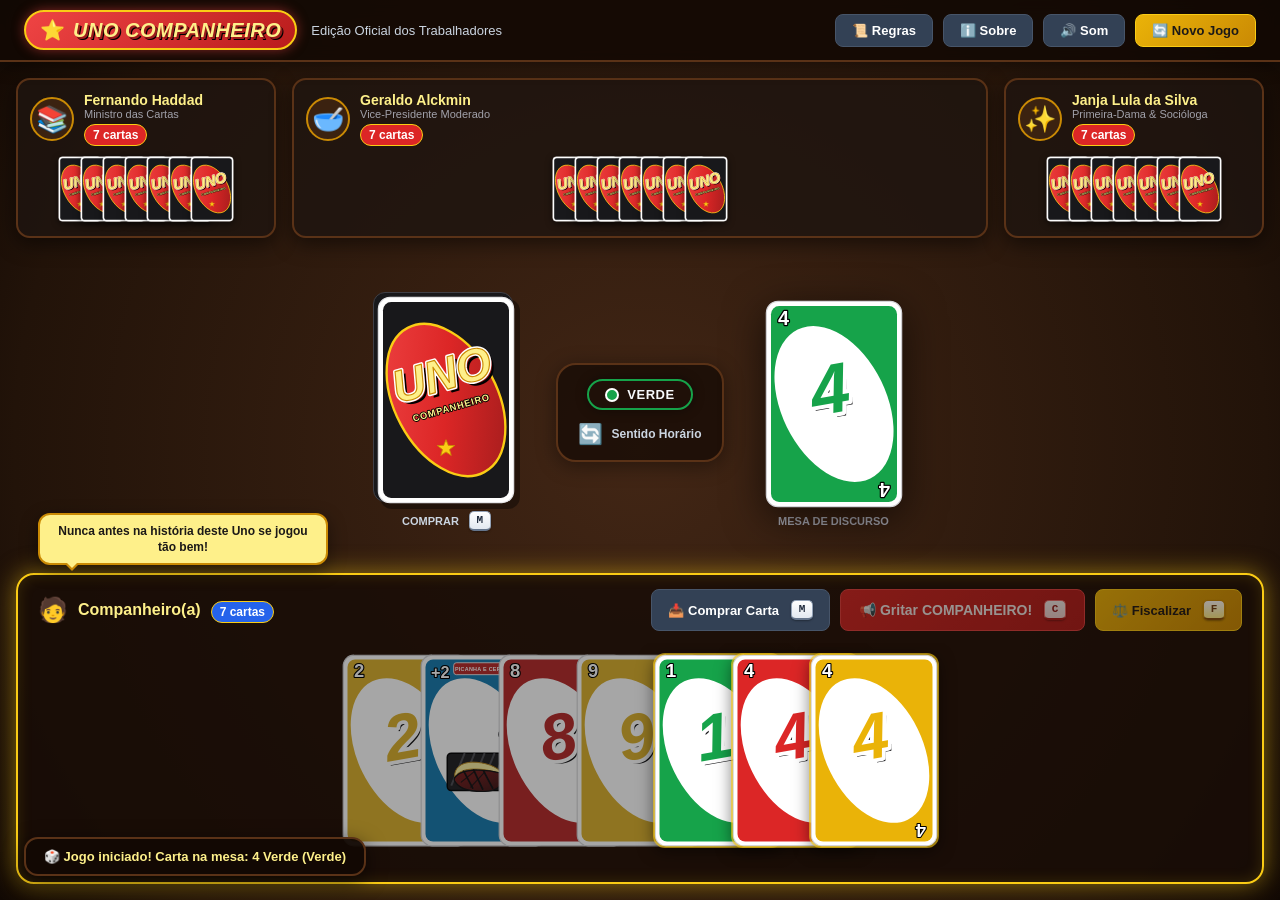
==== commit c5bdd6ee: "ajuste das regras e add versão mobile" ====
--- a/index.html
+++ b/index.html
@@ -124,10 +124,10 @@
         </div>
 
         <div class="hand-actions-bar">
-          <button id="btn-draw-card" class="btn" title="Comprar carta da pilha (Tecla M)">
+          <button id="btn-draw-card" class="btn" title="Comprar até 1 carta por turno (Tecla M)">
             📥 Comprar Carta <kbd class="kbd-key">M</kbd>
           </button>
-          <button id="btn-pass-turn" class="btn" style="display: none;" title="Passar a vez se não puder jogar (Tecla N)">
+          <button id="btn-pass-turn" class="btn" style="display: none;" title="Passar a vez somente se não houver carta jogável (Tecla N)">
             ⏭️ Passar Vez <kbd class="kbd-key">N</kbd>
           </button>
           <button id="btn-shout-companheiro" class="btn btn-primary btn-action" title="Gritar quando tiver apenas 1 carta restante! (Tecla C)">
--- a/css/style.css
+++ b/css/style.css
@@ -493,6 +493,17 @@
   transform: translateY(-4px) scale(1.02);
 }
 
+.deck-pile.disabled {
+  cursor: default;
+  opacity: 0.55;
+  pointer-events: none;
+}
+
+.btn:disabled {
+  cursor: not-allowed;
+  opacity: 0.55;
+}
+
 .deck-pile .stack-effect {
   position: absolute;
   top: 4px;
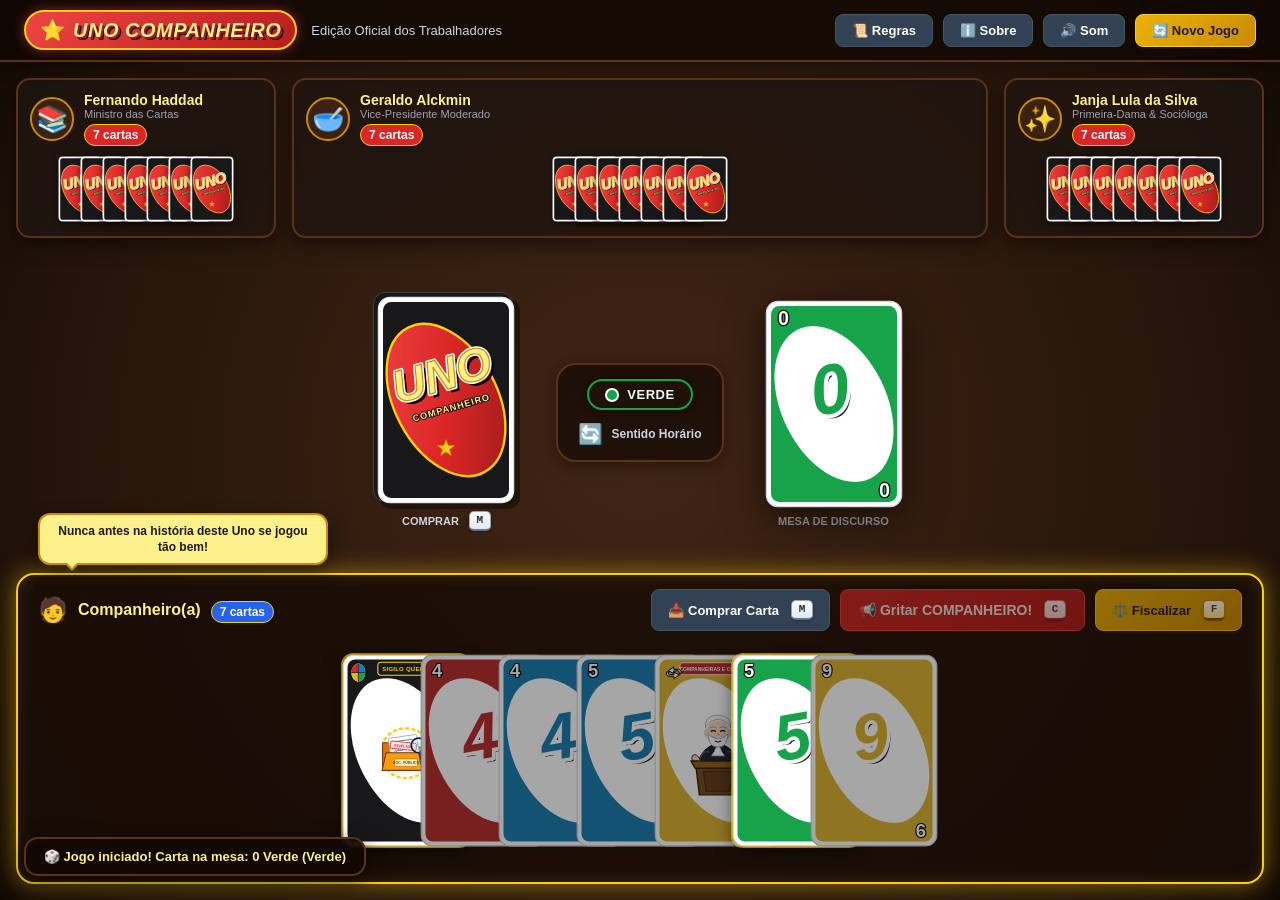
==== commit 16cced13: "redirecionamento mobile" ====
--- a/index.html
+++ b/index.html
@@ -3,6 +3,16 @@
 <head>
   <meta charset="UTF-8">
   <meta name="viewport" content="width=device-width, initial-scale=1.0">
+  <script>
+    // Redireciona dispositivos móveis para a versão mobile (use ?desktop para forçar esta versão)
+    (function () {
+      if (/[?&]desktop\b/.test(location.search)) return;
+      var ua = navigator.userAgent || '';
+      var isMobileUA = /Android|iPhone|iPad|iPod|Mobile|Opera Mini|IEMobile/i.test(ua) ||
+        (navigator.platform === 'MacIntel' && navigator.maxTouchPoints > 1);
+      if (isMobileUA) location.replace('mobile/' + location.hash);
+    })();
+  </script>
   <title>UNO COMPANHEIRO - Edição Especial Lula</title>
   <link rel="stylesheet" href="css/style.css">
   <link rel="icon" href="data:image/svg+xml,<svg xmlns='http://www.w3.org/2000/svg' viewBox='0 0 100 100'><circle cx='50' cy='50' r='48' fill='%23dc2626'/><polygon points='50,15 61,38 86,38 66,54 73,78 50,64 27,78 34,54 14,38 39,38' fill='%23facc15'/></svg>">
